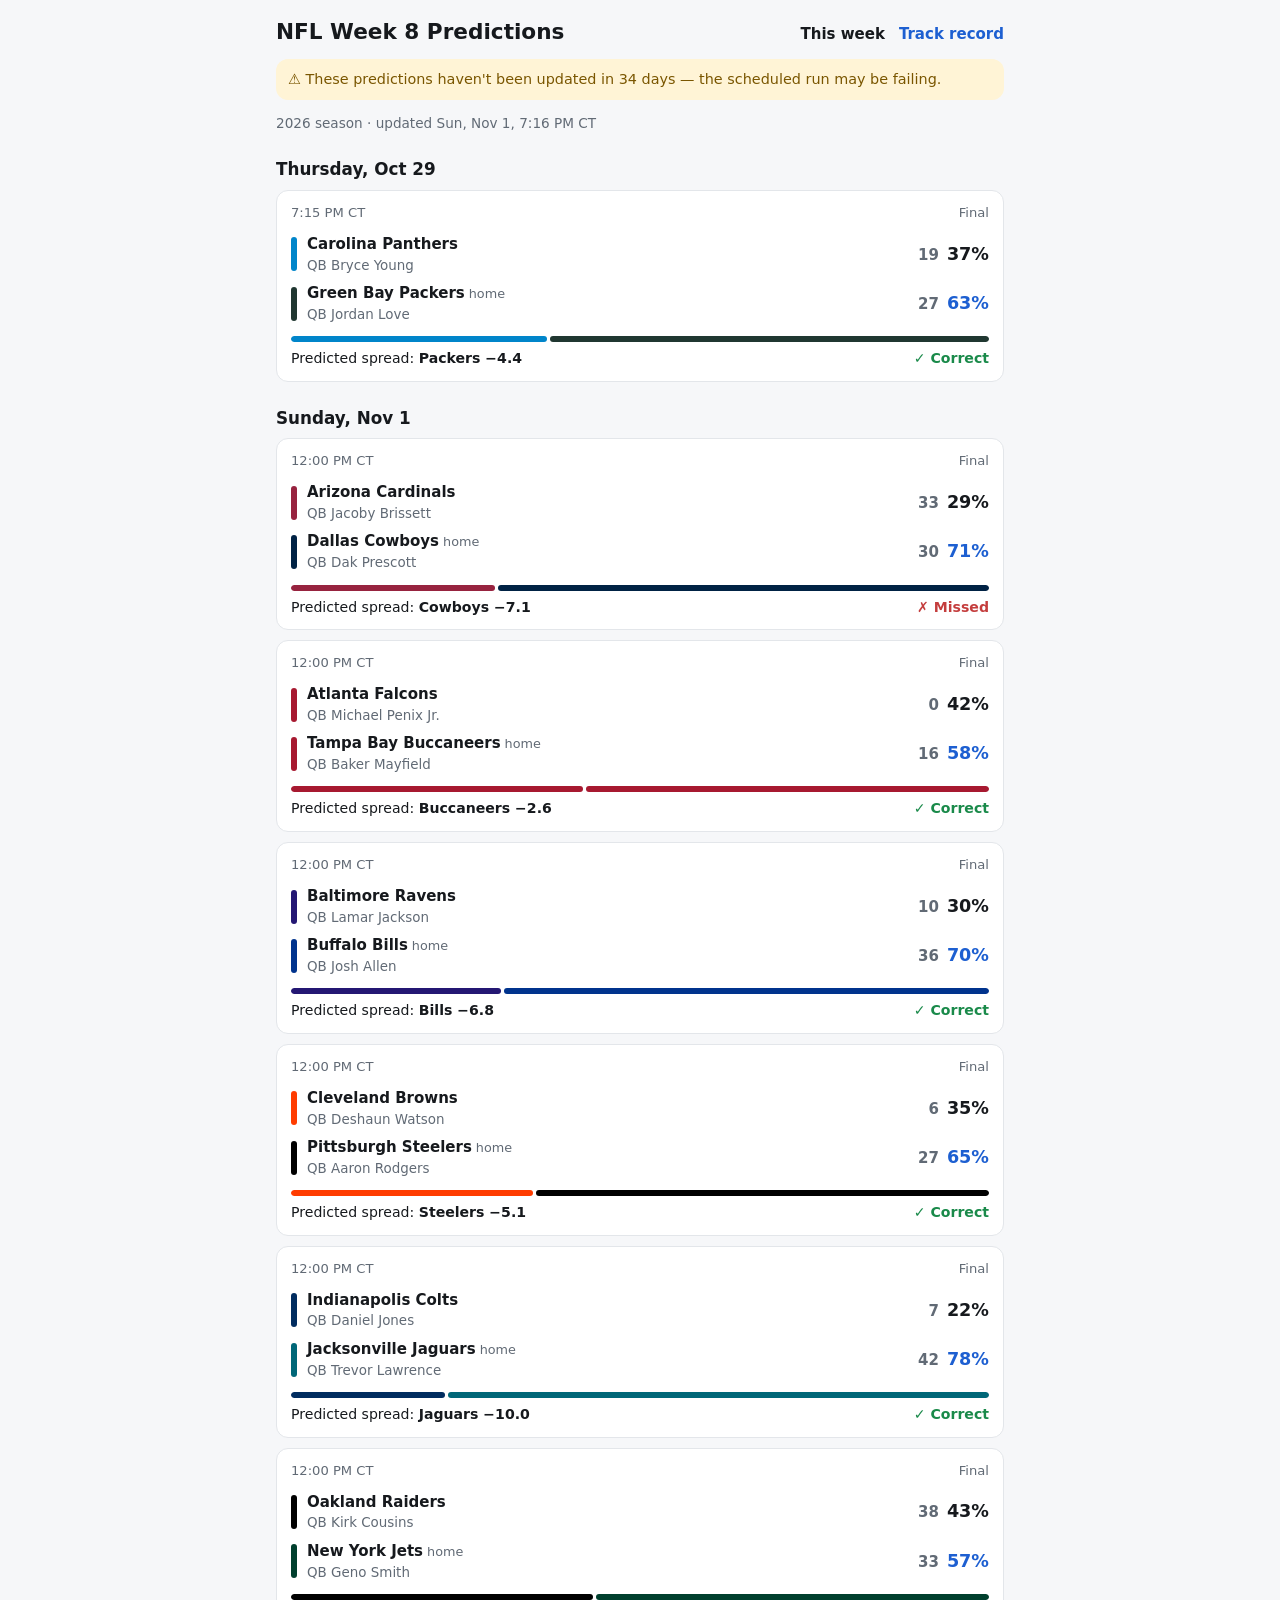
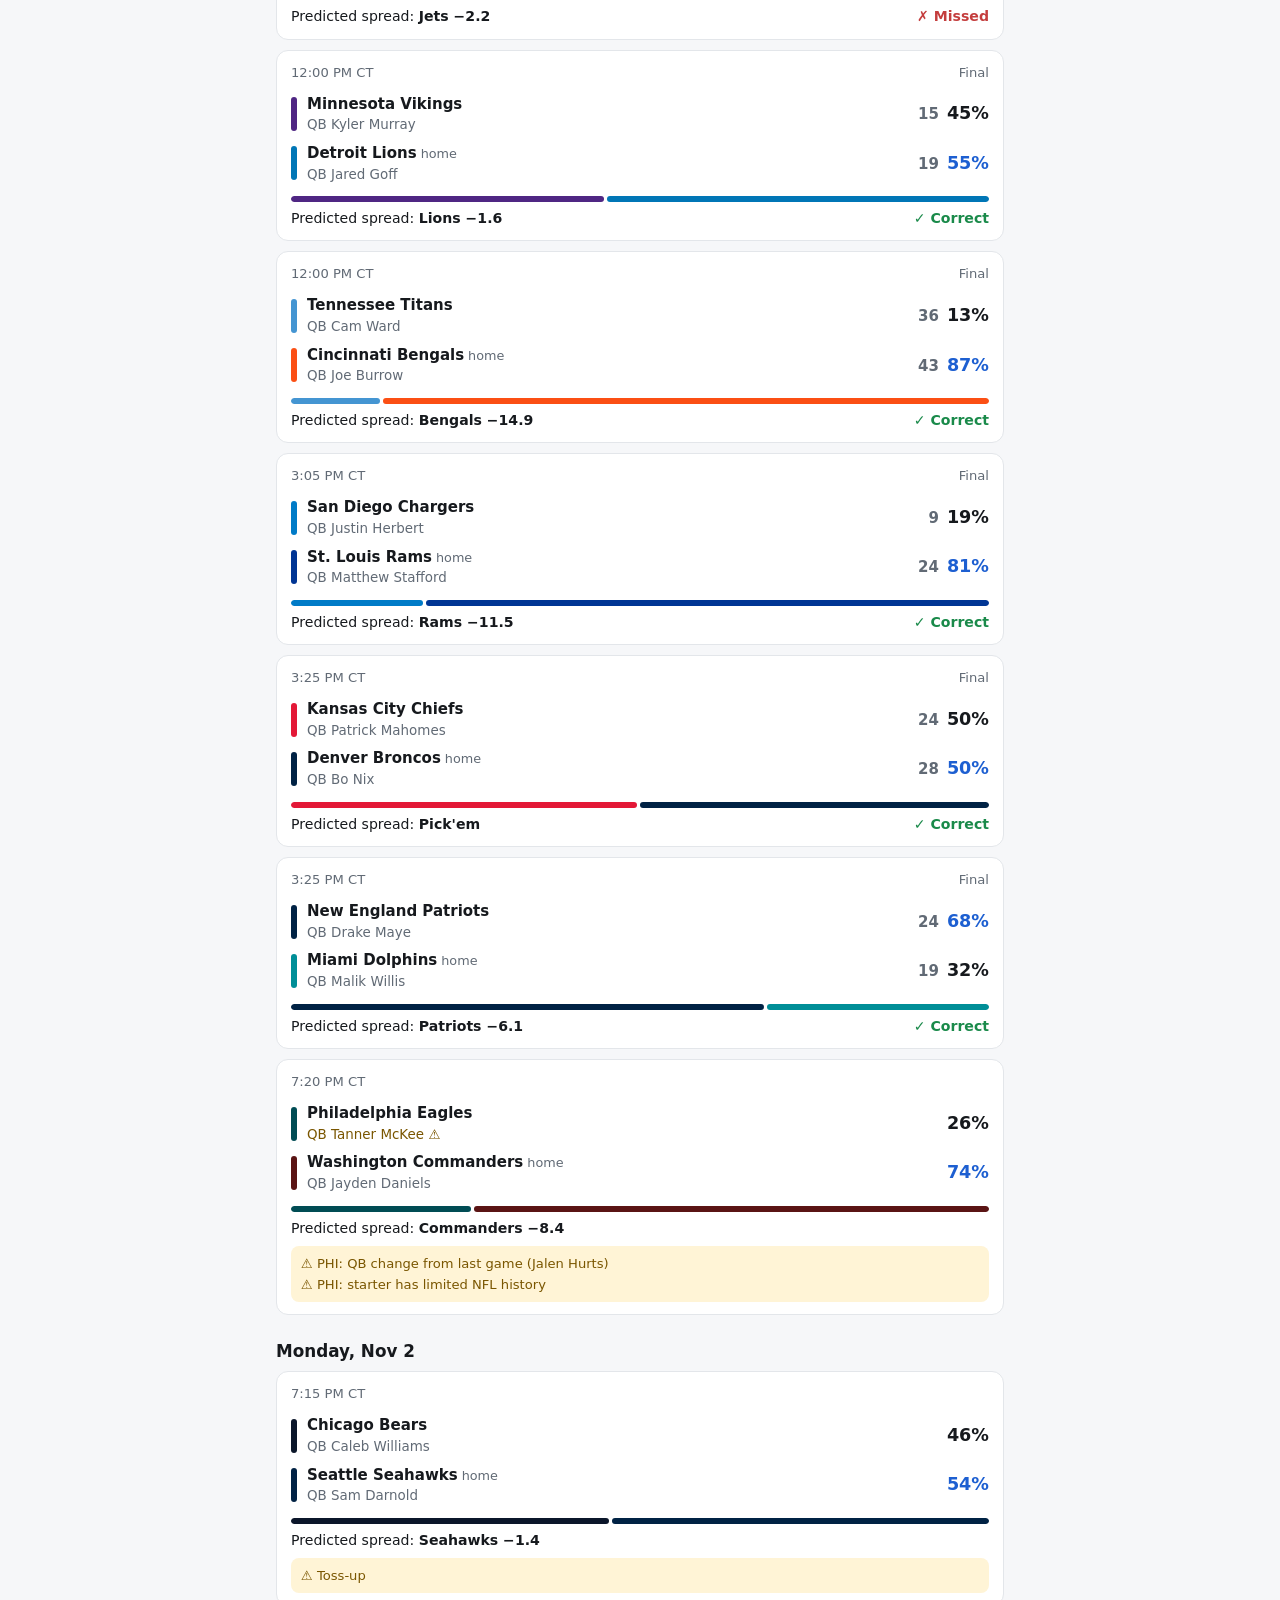
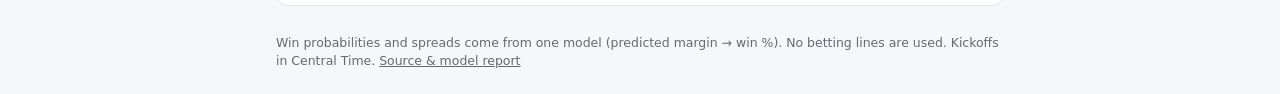
==== site/index.html @ c1edb53d "NFL prediction system: data pipeline, features, ridge model, backtest, dashboard, Actions workflow C" ====
<!doctype html>
<html lang="en">
<head>
<meta charset="utf-8">
<meta name="viewport" content="width=device-width, initial-scale=1">
<title>NFL Predictions</title>
<link rel="stylesheet" href="style.css">
</head>
<body>
<div class="wrap">
  <header>
    <h1 id="title">NFL Predictions</h1>
    <nav><a href="index.html" class="active">This week</a><a href="history.html">Track record</a></nav>
  </header>
  <div id="status"></div>
  <p class="sub" id="updated"></p>
  <div id="games"><p class="sub">Loading…</p></div>
  <footer>
    Win probabilities and spreads come from one model (predicted margin → win %). No betting lines are used.
    Kickoffs in Central Time. <a href="https://github.com/" id="repo-link">Source &amp; model report</a>
  </footer>
</div>
<script src="app.js"></script>
<script>
loadJSON("data/current.json").then(d => {
  showStatus(d.generated_at);
  document.getElementById("title").textContent = `NFL Week ${d.week} Predictions`;
  document.getElementById("updated").textContent =
    `${d.season} season · updated ${fmtDateTime(d.generated_at)} CT`;
  const el = document.getElementById("games");
  if (!d.games.length) { el.innerHTML = `<p class="sub">No games scheduled.</p>`; return; }
  let html = "", lastDay = "";
  for (const g of d.games) {
    const day = fmtDay(g.kickoff_ct);
    if (day !== lastDay) { html += `<h2>${day}</h2>`; lastDay = day; }
    html += gameCard(g, d.teams);
  }
  el.innerHTML = html;
}).catch(err => {
  document.getElementById("games").innerHTML = `<div class="banner">Couldn't load predictions (${err}).</div>`;
});
</script>
</body>
</html>
---- site/style.css ----
:root {
  --bg: #f6f7f9; --card: #ffffff; --text: #16191d; --muted: #616a75; --line: #e3e6ea;
  --accent: #1d5fd1; --good: #1a8a4a; --bad: #c43d3d; --warn-bg: #fff4d6; --warn: #7a5600;
  --bar-bg: #eceff3; --radius: 12px;
}
@media (prefers-color-scheme: dark) {
  :root {
    --bg: #0f1216; --card: #181c22; --text: #e8eaed; --muted: #9aa3ad; --line: #2a3038;
    --accent: #6ea2ff; --good: #4cc27f; --bad: #f07272; --warn-bg: #3a2f0f; --warn: #f5d27a;
    --bar-bg: #262c34;
  }
}
* { box-sizing: border-box; }
body {
  margin: 0; background: var(--bg); color: var(--text);
  font: 15px/1.45 system-ui, -apple-system, "Segoe UI", Roboto, sans-serif;
  -webkit-text-size-adjust: 100%;
}
.wrap { max-width: 760px; margin: 0 auto; padding: 16px; }
header { display: flex; flex-wrap: wrap; align-items: baseline; justify-content: space-between; gap: 8px; margin-bottom: 12px; }
h1 { font-size: 1.35rem; margin: 0; }
h2 { font-size: 1.05rem; margin: 24px 0 8px; }
nav a { color: var(--accent); text-decoration: none; margin-left: 14px; font-weight: 600; }
nav a.active { color: var(--text); }
.sub { color: var(--muted); font-size: .85rem; }
.banner { background: var(--warn-bg); color: var(--warn); padding: 10px 12px; border-radius: var(--radius); margin: 0 0 12px; font-size: .9rem; }
.banner a { color: inherit; font-weight: 600; }

.card { background: var(--card); border: 1px solid var(--line); border-radius: var(--radius); padding: 12px 14px; margin-bottom: 10px; }
.card-head { display: flex; justify-content: space-between; gap: 8px; color: var(--muted); font-size: .82rem; margin-bottom: 8px; }
.team { display: grid; grid-template-columns: 6px 1fr auto; gap: 10px; align-items: center; padding: 4px 0; }
.chip { width: 6px; height: 34px; border-radius: 3px; }
.tname { font-weight: 650; }
.tname .home { color: var(--muted); font-weight: 500; font-size: .8rem; margin-left: 4px; }
.qb { color: var(--muted); font-size: .84rem; }
.qb.flagged { color: var(--warn); }
.prob { font-variant-numeric: tabular-nums; font-weight: 700; font-size: 1.1rem; text-align: right; min-width: 3.4em; }
.prob.fav { color: var(--accent); }
.score { font-variant-numeric: tabular-nums; color: var(--muted); font-weight: 600; margin-right: 8px; }
.bar { display: flex; height: 6px; border-radius: 3px; overflow: hidden; background: var(--bar-bg); margin: 8px 0 6px; }
.bar { gap: 3px; background: none; }
.bar span { display: block; height: 100%; border-radius: 3px; }
.spread { display: flex; justify-content: space-between; font-size: .88rem; }
.spread b { font-variant-numeric: tabular-nums; }
.result.good { color: var(--good); font-weight: 600; }
.result.bad { color: var(--bad); font-weight: 600; }
.notes { margin: 8px 0 0; padding: 8px 10px; background: var(--warn-bg); color: var(--warn); border-radius: 8px; font-size: .82rem; list-style: none; }
.notes li + li { margin-top: 2px; }

.tiles { display: grid; grid-template-columns: repeat(auto-fit, minmax(140px, 1fr)); gap: 10px; }
.tile { background: var(--card); border: 1px solid var(--line); border-radius: var(--radius); padding: 12px; }
.tile .k { color: var(--muted); font-size: .78rem; }
.tile .v { font-size: 1.35rem; font-weight: 700; font-variant-numeric: tabular-nums; }
.tile .h { color: var(--muted); font-size: .75rem; }

.table-wrap { overflow-x: auto; background: var(--card); border: 1px solid var(--line); border-radius: var(--radius); }
table { border-collapse: collapse; width: 100%; font-size: .86rem; font-variant-numeric: tabular-nums; }
th, td { padding: 8px 10px; text-align: right; border-bottom: 1px solid var(--line); white-space: nowrap; }
th:first-child, td:first-child { text-align: left; }
th { color: var(--muted); font-weight: 600; font-size: .78rem; }
tr:last-child td { border-bottom: 0; }
.tag { font-size: .7rem; color: var(--muted); border: 1px solid var(--line); border-radius: 4px; padding: 0 4px; margin-left: 4px; }
label.toggle { font-size: .85rem; color: var(--muted); display: inline-flex; gap: 6px; align-items: center; }
svg.chart { width: 100%; height: 140px; display: block; }
footer { color: var(--muted); font-size: .78rem; margin: 28px 0 8px; }
footer a { color: inherit; }
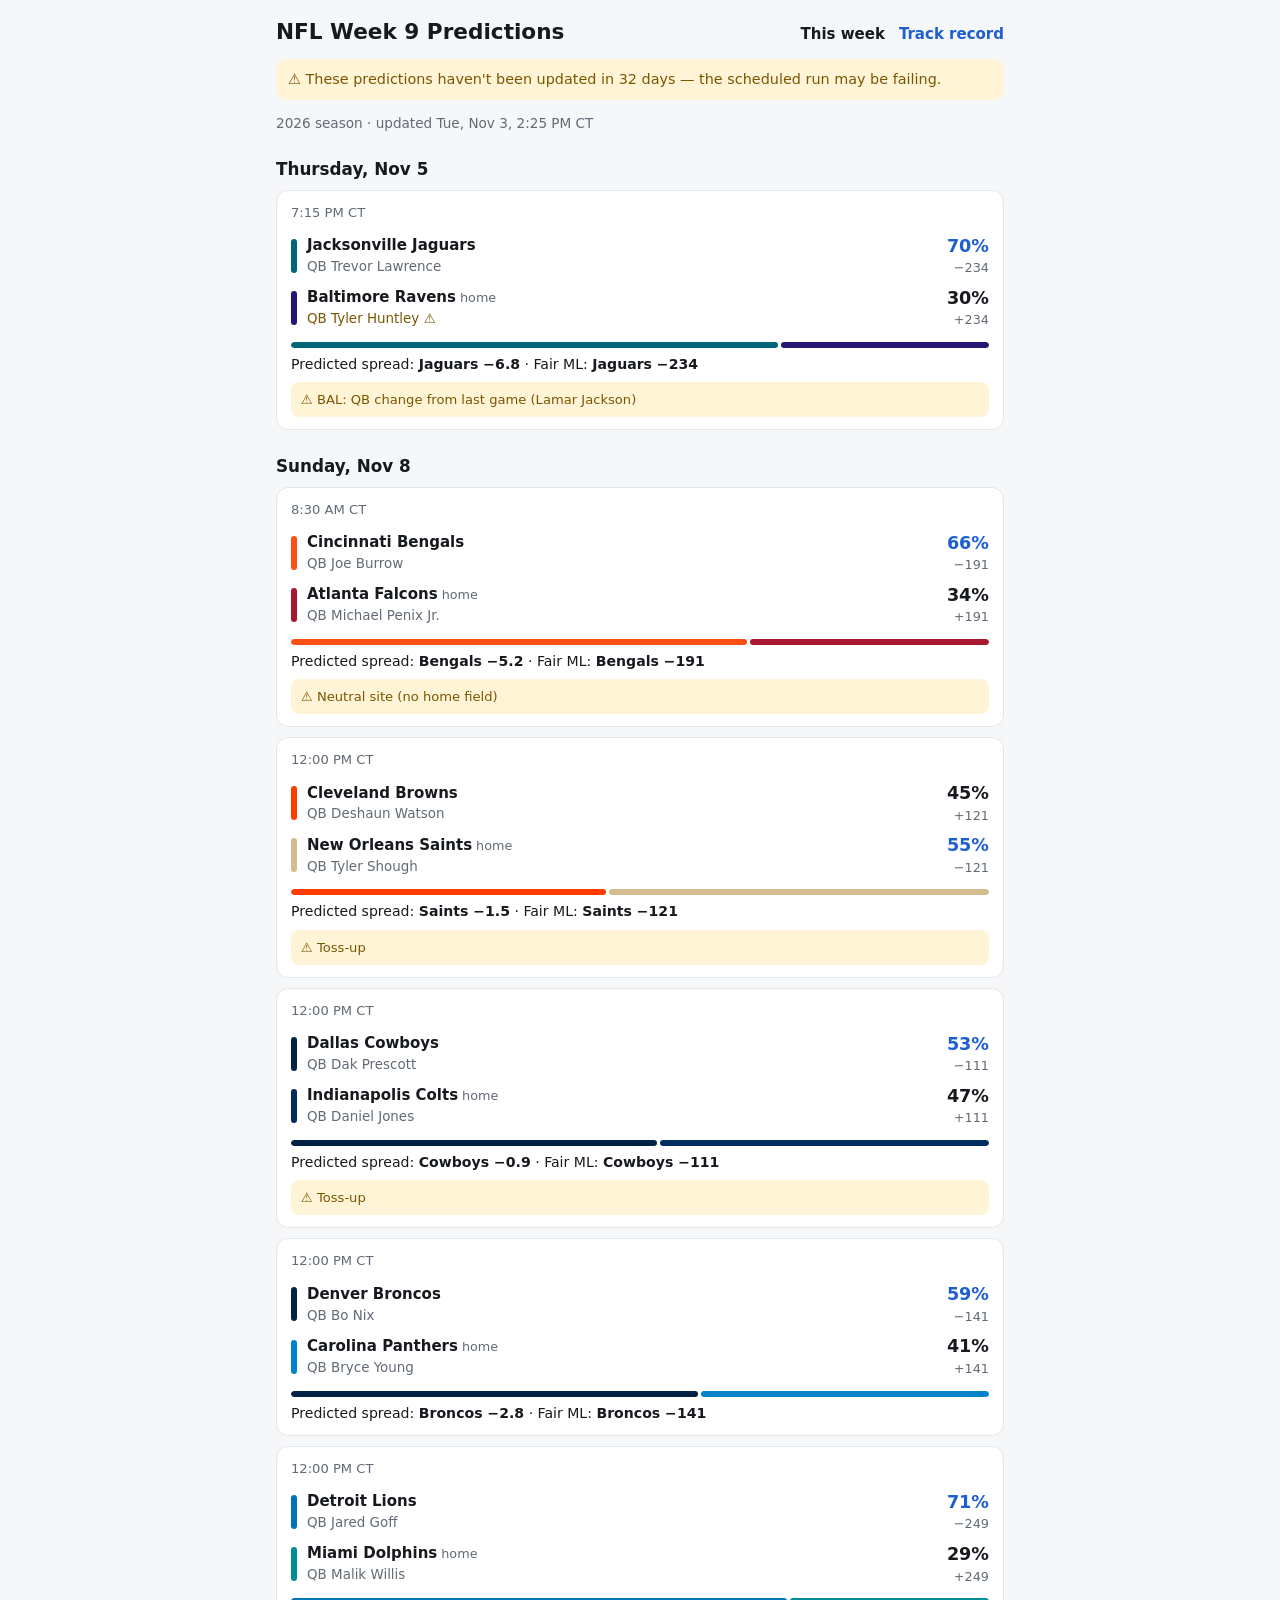
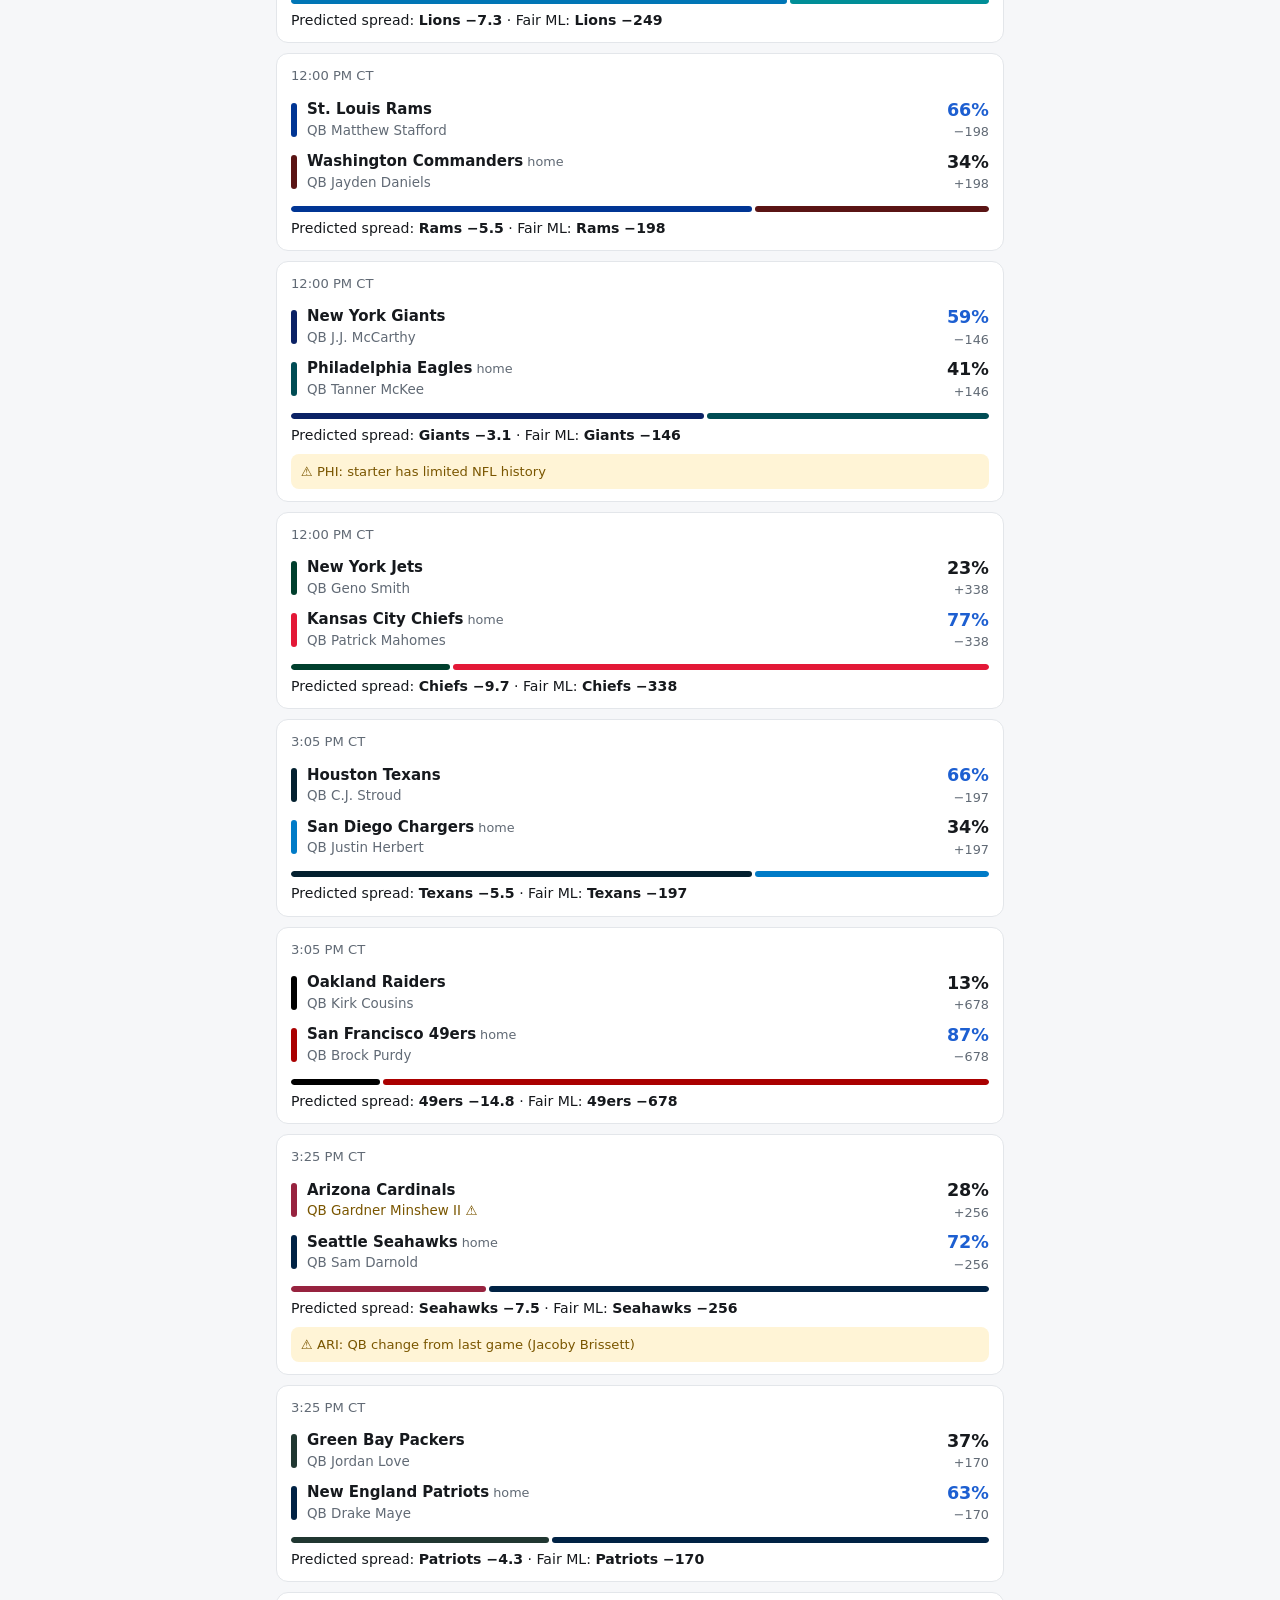
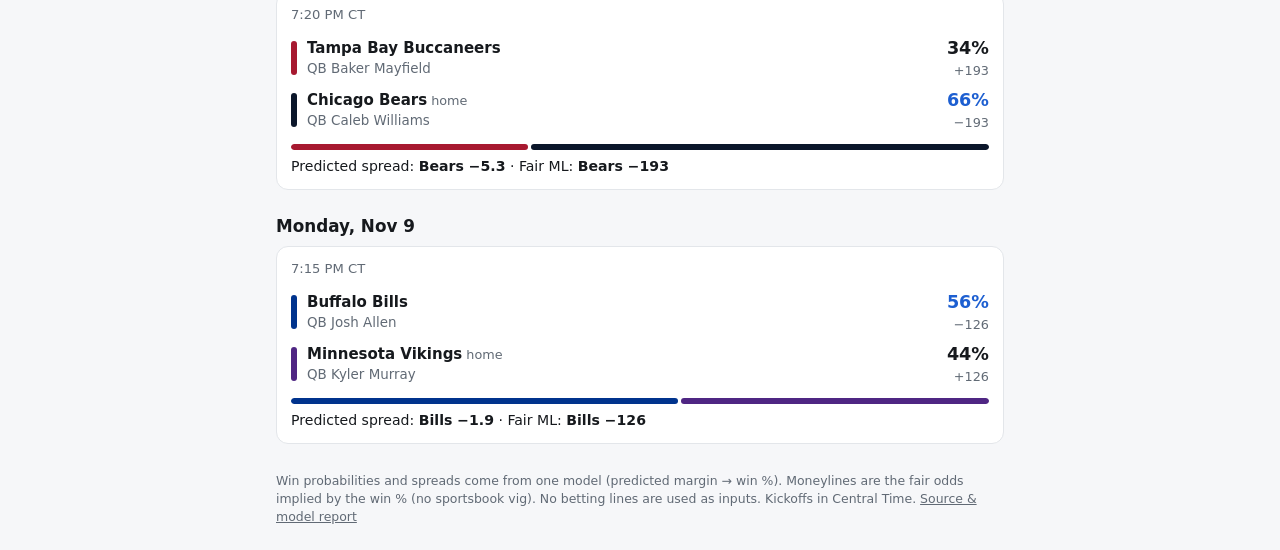
==== commit a8733e97: "Show fair moneyline implied by win probability on dashboard and track record Co-Authored-By: Claude " ====
--- a/site/index.html
+++ b/site/index.html
@@ -16,7 +16,7 @@
   <p class="sub" id="updated"></p>
   <div id="games"><p class="sub">Loading…</p></div>
   <footer>
-    Win probabilities and spreads come from one model (predicted margin → win %). No betting lines are used.
+    Win probabilities and spreads come from one model (predicted margin → win %). Moneylines are the fair odds implied by the win % (no sportsbook vig). No betting lines are used as inputs.
     Kickoffs in Central Time. <a href="https://github.com/" id="repo-link">Source &amp; model report</a>
   </footer>
 </div>
--- a/site/style.css
+++ b/site/style.css
@@ -36,6 +36,7 @@
 .qb.flagged { color: var(--warn); }
 .prob { font-variant-numeric: tabular-nums; font-weight: 700; font-size: 1.1rem; text-align: right; min-width: 3.4em; }
 .prob.fav { color: var(--accent); }
+.ml { display: block; text-align: right; font-size: .8rem; color: var(--muted); font-variant-numeric: tabular-nums; }
 .score { font-variant-numeric: tabular-nums; color: var(--muted); font-weight: 600; margin-right: 8px; }
 .bar { display: flex; height: 6px; border-radius: 3px; overflow: hidden; background: var(--bar-bg); margin: 8px 0 6px; }
 .bar { gap: 3px; background: none; }
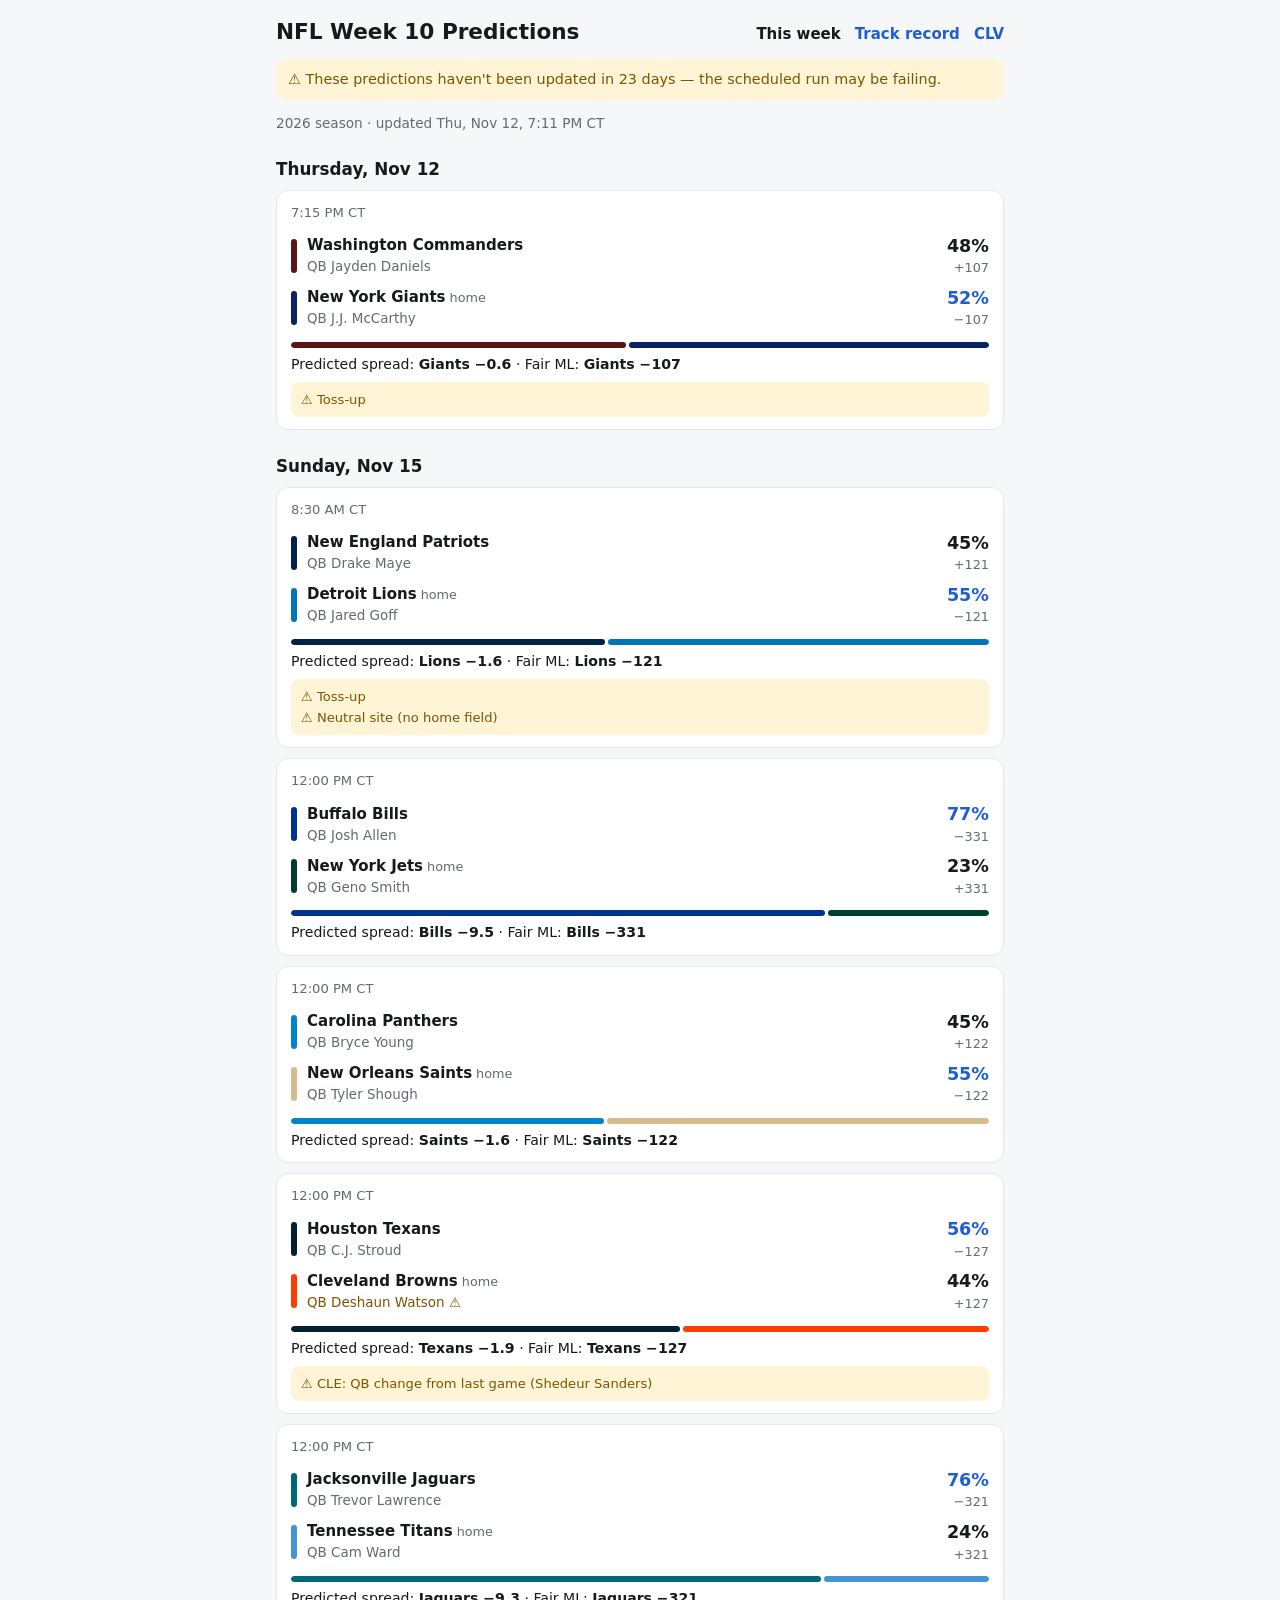
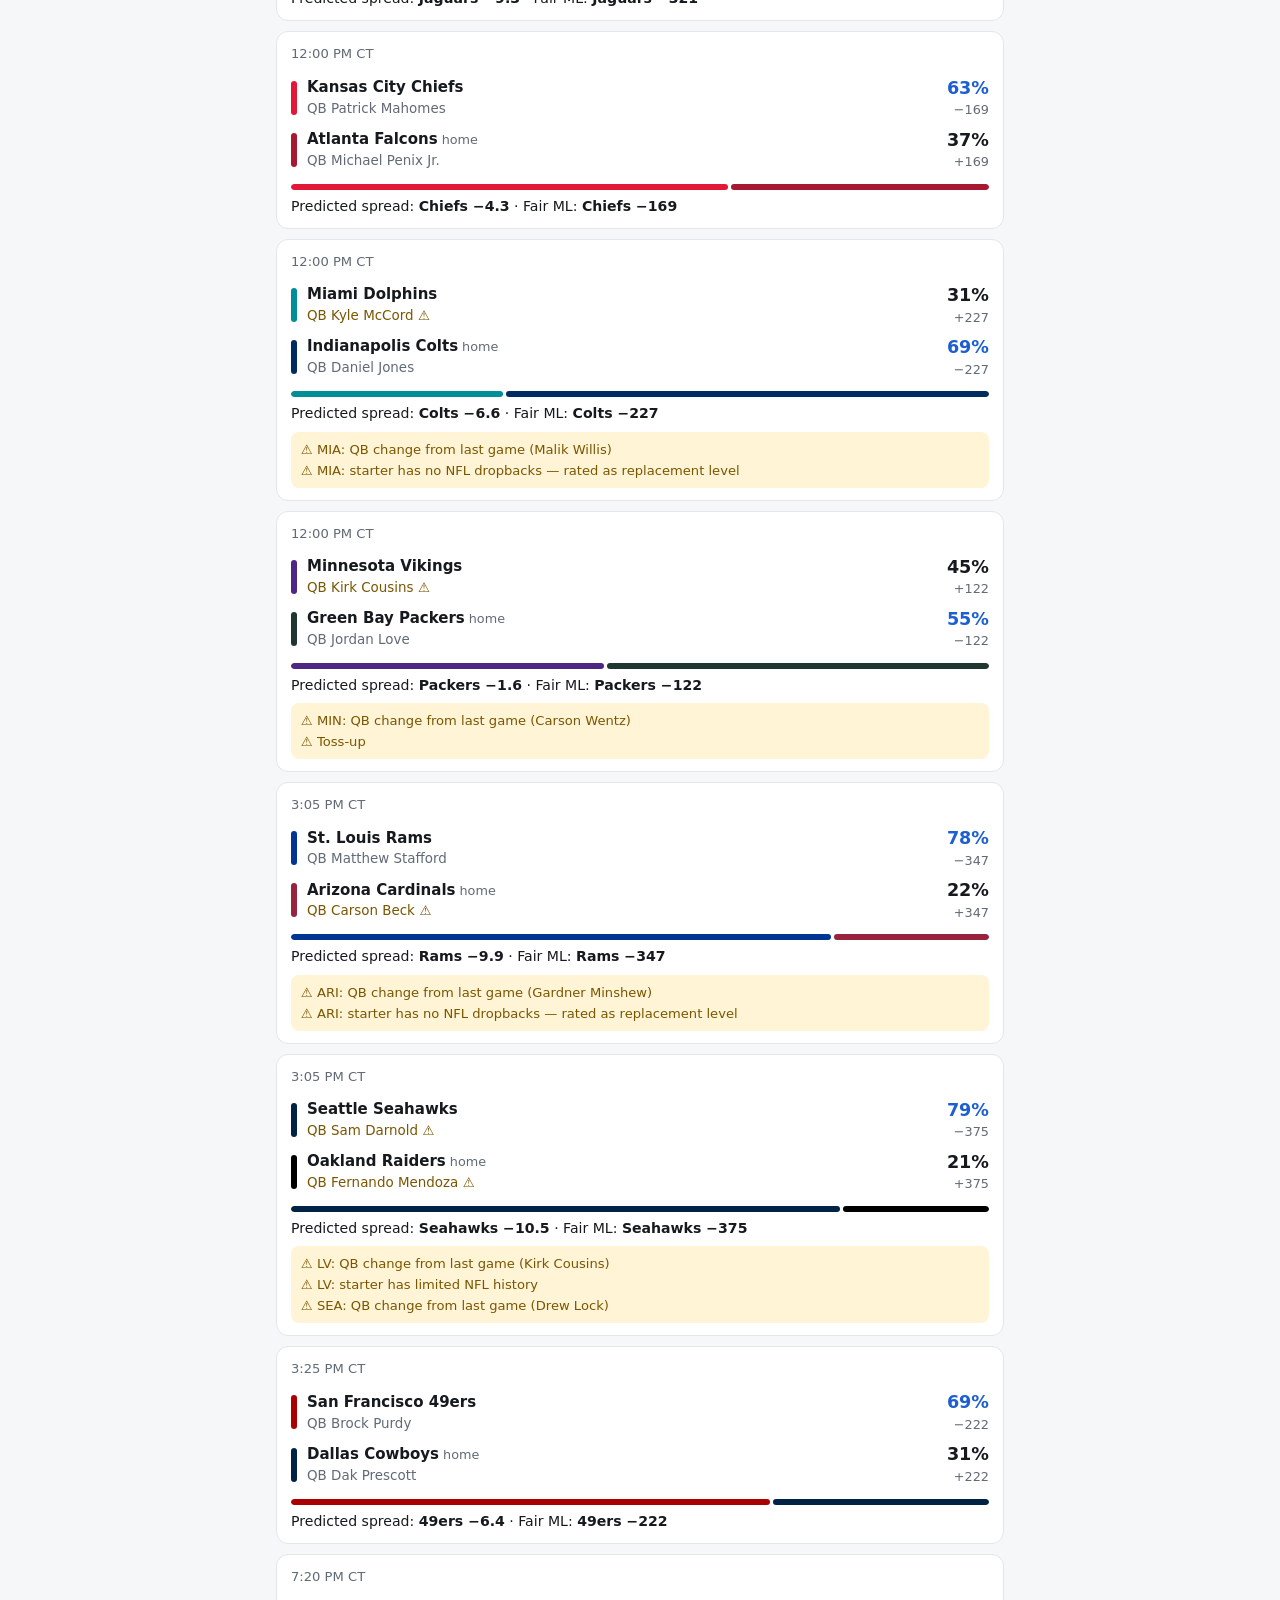
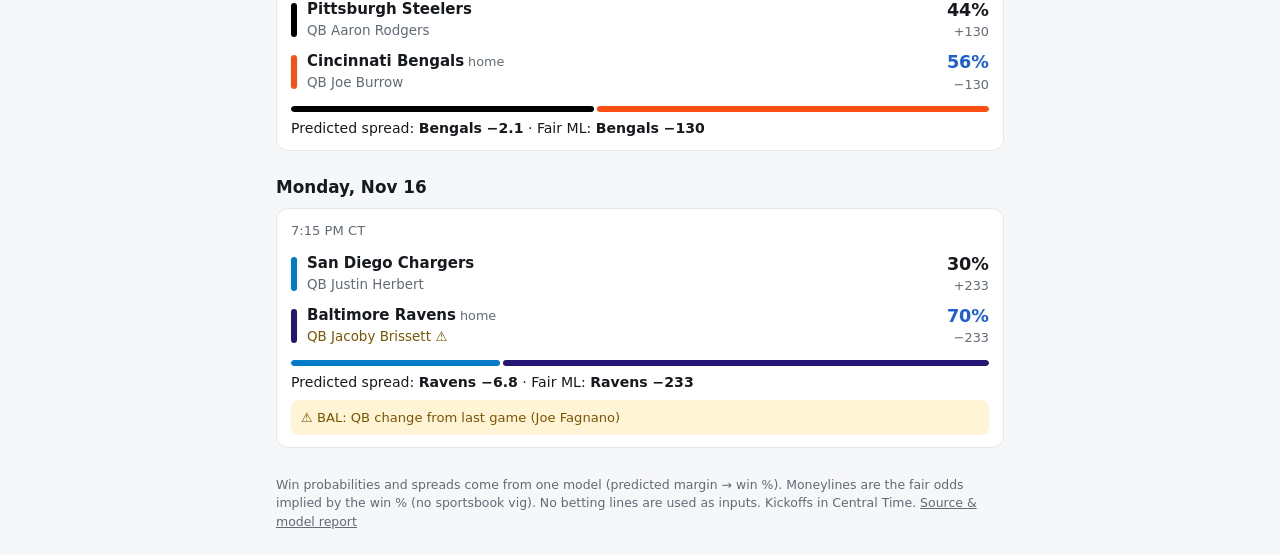
==== commit 1fbdae12: "Add Closing Line Value tracker New clv/ package, kept apart from nflpred/ so betting lines never rea" ====
--- a/site/index.html
+++ b/site/index.html
@@ -10,7 +10,7 @@
 <div class="wrap">
   <header>
     <h1 id="title">NFL Predictions</h1>
-    <nav><a href="index.html" class="active">This week</a><a href="history.html">Track record</a></nav>
+    <nav><a href="index.html" class="active">This week</a><a href="history.html">Track record</a><a href="clv.html">CLV</a></nav>
   </header>
   <div id="status"></div>
   <p class="sub" id="updated"></p>
